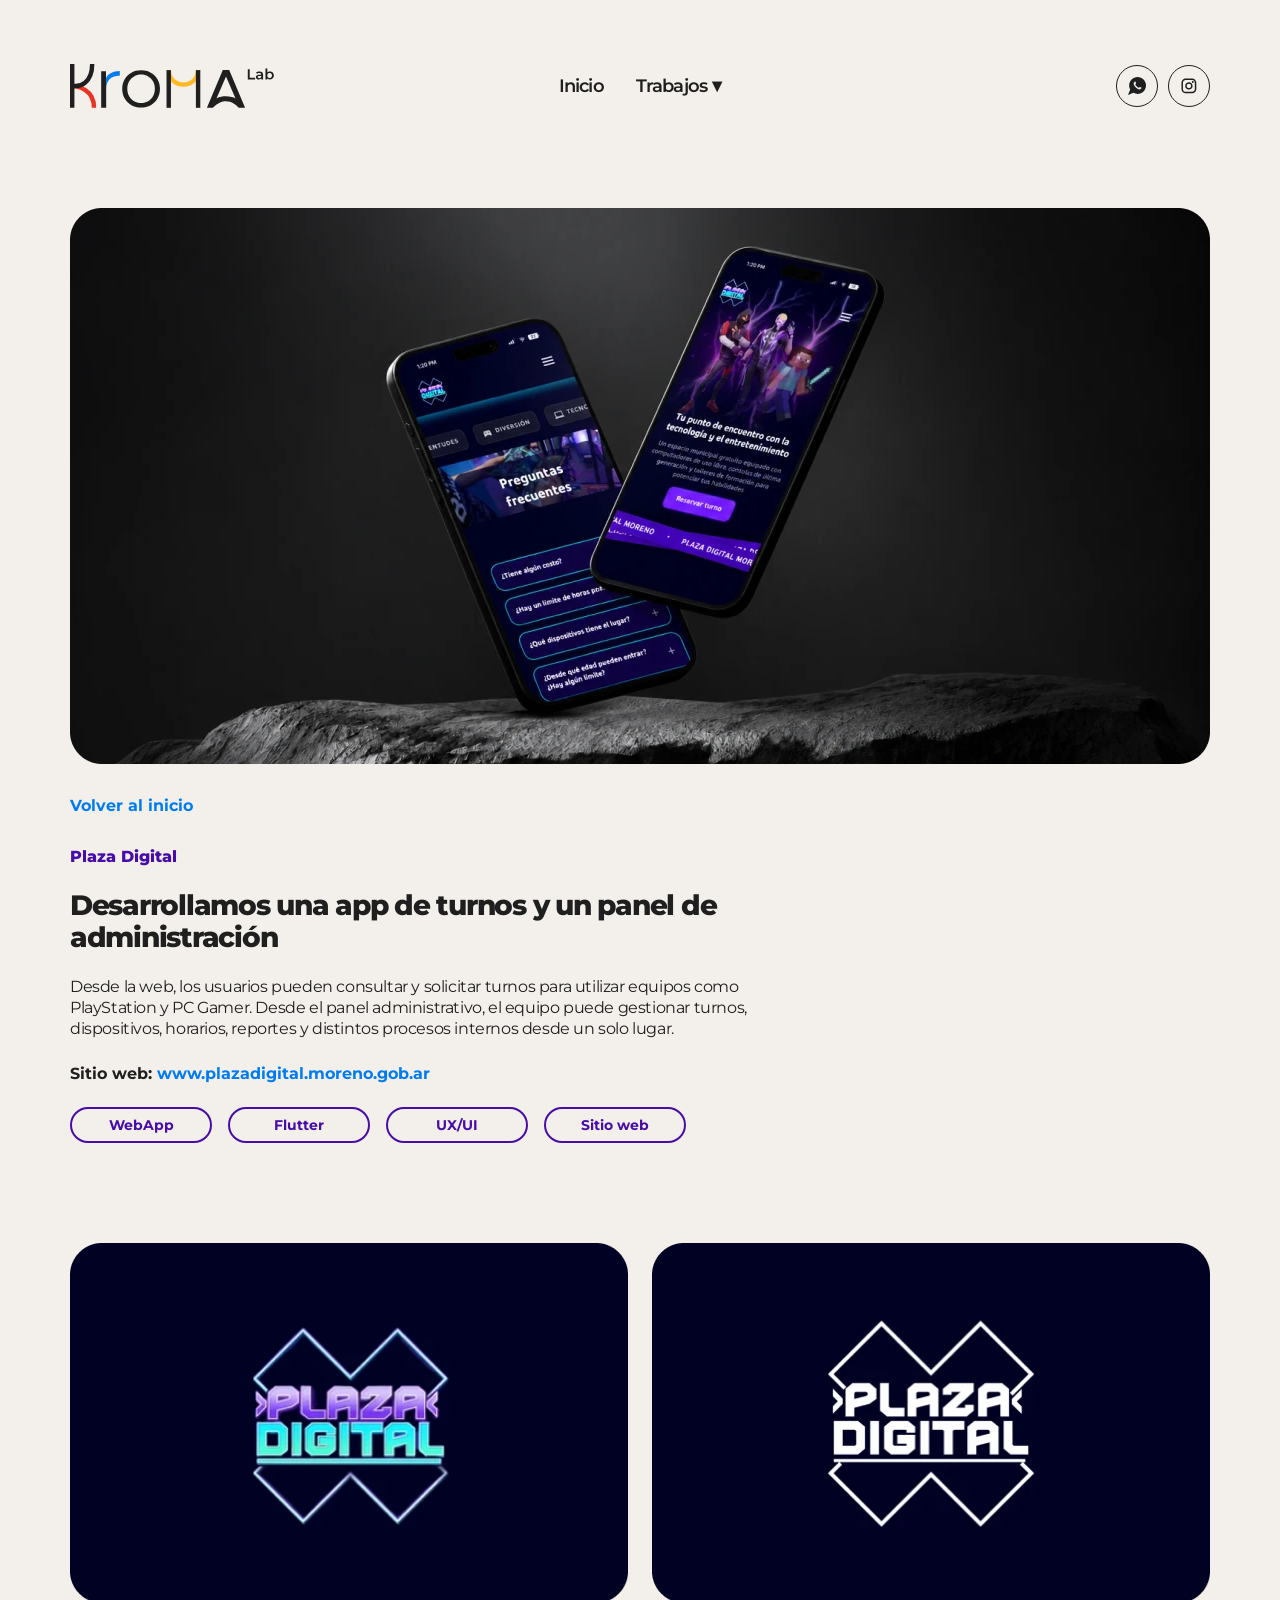
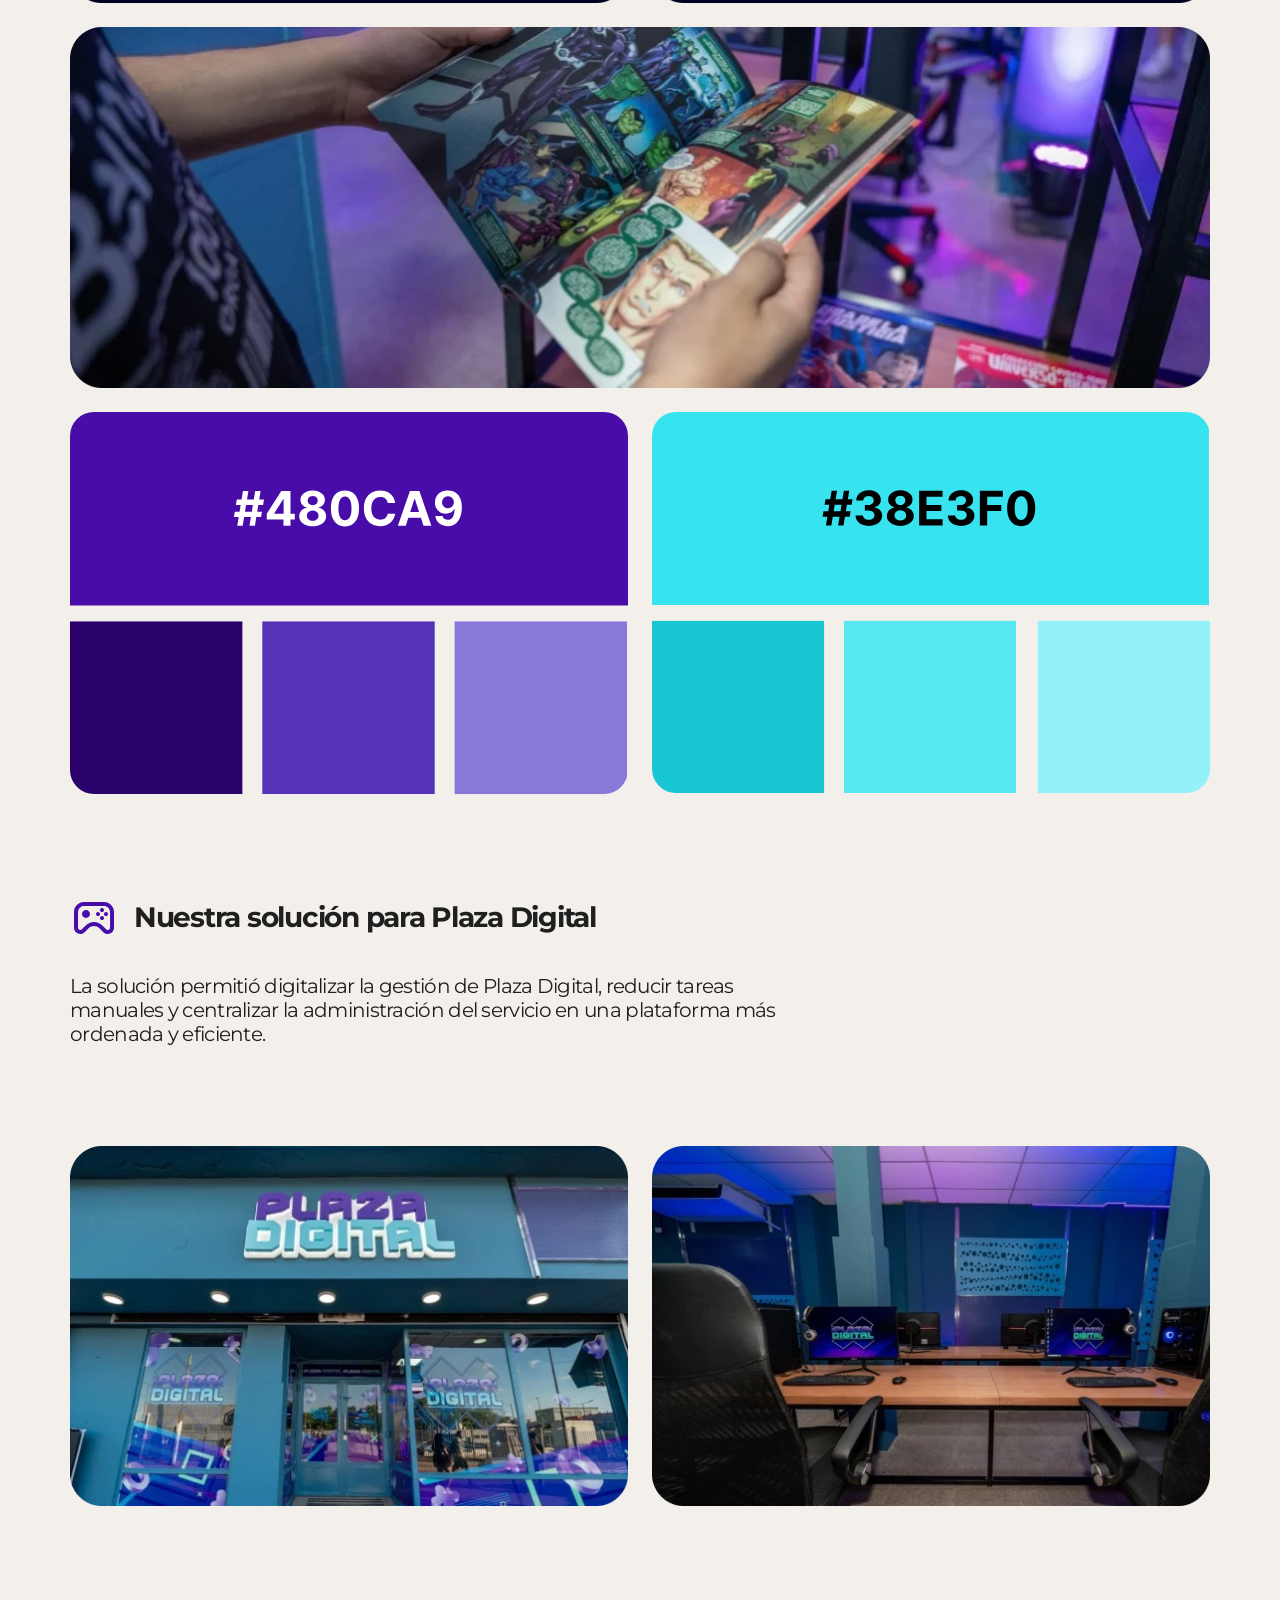
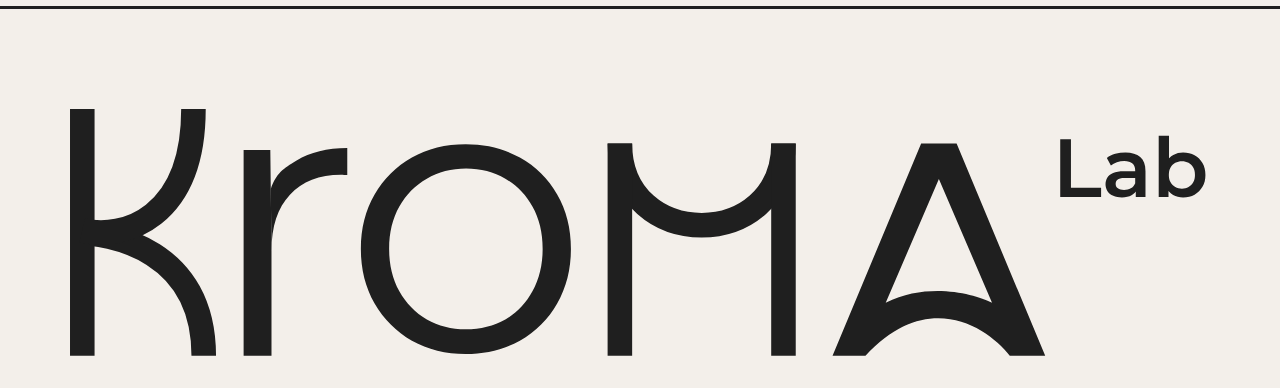
==== plazadigital/index.html @ 363c804f "Agregando seccion proyectos y nuevas secciones" ====
<!doctype html>
<html lang="es-AR">
  <head>
    <meta charset="UTF-8" />
    <meta name="viewport" content="width=device-width, initial-scale=1.0" />
    <meta name="description" content="Caso de estudio Plaza Digital: WebApp de turnos y panel de administración para gestionar equipos, horarios y operaciones." />
    <meta name="robots" content="index, follow" />
    <meta name="theme-color" content="#f3efea" />
    <meta property="og:locale" content="es_AR" />
    <meta property="og:type" content="website" />
    <meta property="og:title" content="Plaza Digital | WebApp de turnos y administración — Kroma Lab" />
    <meta property="og:description" content="Conocé cómo Kroma Lab diseñó una WebApp de turnos y un panel de gestión para Plaza Digital." />
    <title>Plaza Digital | WebApp de turnos y administración — Kroma Lab</title>
    <link rel="icon" href="../assets/logos/logo-letra-k.svg" type="image/svg+xml" />
    <link rel="preconnect" href="https://fonts.googleapis.com" />
    <link rel="preconnect" href="https://fonts.gstatic.com" crossorigin />
    <link href="https://fonts.googleapis.com/css2?family=Montserrat:wght@400;500;600;700;800&display=swap" rel="stylesheet" />
    <link rel="stylesheet" href="../css/plazadigital.css" />
    <link rel="stylesheet" href="../css/project-consistency.css" />
    <link rel="stylesheet" href="../css/project-navigation.css" />
    <script type="application/ld+json">
      {
        "@context": "https://schema.org",
        "@type": "CreativeWork",
        "name": "Plaza Digital: WebApp de turnos y administración",
        "description": "Caso de estudio de una plataforma para solicitar y gestionar turnos, equipos, horarios y operaciones internas.",
        "inLanguage": "es-AR",
        "creator": {
          "@type": "Organization",
          "name": "Kroma Lab"
        },
        "about": ["WebApp", "UX/UI", "Gestión de turnos", "Panel de administración"]
      }
    </script>
  </head>
  <body class="plaza-page">
    <header class="plaza-header plaza-layout">
      <a href="../" aria-label="Kroma Lab, volver al inicio">
        <img src="../assets/logos/logo-kroma-color.svg" alt="Kroma Lab" />
      </a>
      <nav class="site-navigation" aria-label="Navegación principal">
        <a class="site-navigation-home" href="../">Inicio</a>
        <div class="projects-menu" data-project-menu>
          <button class="projects-menu-trigger" type="button" aria-expanded="false" aria-controls="projects-menu-plaza">
            Trabajos <span aria-hidden="true">▾</span>
          </button>
          <div class="projects-menu-panel" id="projects-menu-plaza" aria-hidden="true">
            <strong>Trabajos realizados</strong>
            <a class="projects-menu-option" href="../qeiax/"><span>Qeiax</span><small>App y administración</small></a>
            <a class="projects-menu-option" href="../plazadigital/" aria-current="page"><span>Plaza Digital</span><small>Turnos y panel de gestión</small></a>
          </div>
        </div>
      </nav>
      <nav class="header-social-links" aria-label="Redes sociales">
        <a href="https://wa.me/5491172370403" target="_blank" rel="noreferrer" aria-label="WhatsApp"><img src="../assets/icono-redes-sociales/whatsapp.svg" alt="" /></a>
        <a href="https://www.instagram.com/kromalab.arg/" target="_blank" rel="noreferrer" aria-label="Instagram"><img src="../assets/icono-redes-sociales/instagram.svg" alt="" /></a>
      </nav>
    </header>

    <main>
      <section class="plaza-layout plaza-intro" aria-labelledby="plaza-title">
        <img class="plaza-hero scroll-reveal scroll-reveal-scale" src="../assets/proyectos/plazadigital/portada.webp" alt="Dos teléfonos mostrando la aplicación de Plaza Digital" />

        <div class="plaza-summary scroll-reveal" style="--reveal-delay: 100ms">
          <a class="plaza-back" href="../">Volver al inicio</a>
          <p class="plaza-client">Plaza Digital</p>
          <h1 id="plaza-title">Desarrollamos una app de turnos y un panel de administración</h1>
          <p class="plaza-description">Desde la web, los usuarios pueden consultar y solicitar turnos para utilizar equipos como PlayStation y PC Gamer. Desde el panel administrativo, el equipo puede gestionar turnos, dispositivos, horarios, reportes y distintos procesos internos desde un solo lugar.</p>
          <p class="plaza-site">Sitio web: <a href="https://www.plazadigital.moreno.gob.ar" target="_blank" rel="noreferrer">www.plazadigital.moreno.gob.ar</a></p>
          <ul class="plaza-tags" aria-label="Servicios realizados">
            <li>WebApp</li>
            <li>Flutter</li>
            <li>UX/UI</li>
            <li>Sitio web</li>
          </ul>
        </div>

        <div class="plaza-gallery" aria-label="Identidad y experiencia de Plaza Digital">
          <img class="scroll-reveal scroll-reveal-scale" src="../assets/proyectos/plazadigital/card-logo.webp" alt="Versión a color del logo Plaza Digital" />
          <img class="scroll-reveal scroll-reveal-scale" style="--reveal-delay: 100ms" src="../assets/proyectos/plazadigital/card-logoblanco.webp" alt="Versión blanca del logo Plaza Digital" />
          <img class="plaza-gallery-wide scroll-reveal scroll-reveal-scale" style="--reveal-delay: 160ms" src="../assets/proyectos/plazadigital/card-local.webp" alt="Espacio y cultura de Plaza Digital" />
          <img class="scroll-reveal scroll-reveal-scale" style="--reveal-delay: 220ms" src="../assets/proyectos/plazadigital/card-colorvioleta.svg" alt="Paleta violeta de Plaza Digital" />
          <img class="scroll-reveal scroll-reveal-scale" style="--reveal-delay: 280ms" src="../assets/proyectos/plazadigital/card-colorceleste.svg" alt="Paleta celeste de Plaza Digital" />
        </div>
      </section>

      <section class="plaza-layout plaza-solution" aria-labelledby="plaza-solution-title">
        <h2 id="plaza-solution-title" class="scroll-reveal"><img src="../assets/proyectos/plazadigital/icono-play.svg" alt="" />Nuestra solución para Plaza Digital</h2>
        <p class="scroll-reveal" style="--reveal-delay: 100ms">La solución permitió digitalizar la gestión de Plaza Digital, reducir tareas manuales y centralizar la administración del servicio en una plataforma más ordenada y eficiente.</p>
        <div class="plaza-space-gallery">
          <img class="scroll-reveal scroll-reveal-scale" src="../assets/proyectos/plazadigital/card-fachada.webp" alt="Fachada de Plaza Digital" />
          <img class="scroll-reveal scroll-reveal-scale" style="--reveal-delay: 100ms" src="../assets/proyectos/plazadigital/card-fachada-interior.webp" alt="Interior de Plaza Digital" />
        </div>
      </section>
    </main>

    <footer class="plaza-footer">
      <div class="plaza-layout">
        <img src="../assets/seccion3/logo-kroma-negro.svg" alt="Kroma Lab" />
      </div>
    </footer>
    <script src="../js/script.js"></script>
  </body>
</html>
---- css/plazadigital.css ----
:root {
  --plaza-cream: #f3efea;
  --plaza-ink: #1f1f1f;
  --plaza-purple: #480ca9;
  --plaza-blue: #007cf3;
  --plaza-layout: 1140px;
  --space-16: 16px;
  --space-24: 24px;
  --space-32: 32px;
  --space-100: 100px;
}

* { box-sizing: border-box; }
html { scroll-behavior: smooth; }
body.plaza-page { margin: 0; overflow-x: hidden; background: var(--plaza-cream); color: var(--plaza-ink); font-family: "Montserrat", Arial, sans-serif; }

.plaza-layout { width: min(var(--plaza-layout), calc(100% - 48px)); margin-inline: auto; }
.plaza-header { display: grid; grid-template-columns: 1fr auto 1fr; align-items: flex-start; padding-top: clamp(2.25rem, 7.1vh, 5.5rem); }
.plaza-header a { display: inline-block; }.plaza-header img { display: block; width: 205px; height: auto; }
.plaza-intro { padding-top: var(--space-100); }
.plaza-hero { display: block; width: 100%; border-radius: 24px; }

.plaza-summary { max-width: 760px; margin-top: var(--space-32); }
.plaza-back { color: var(--plaza-blue); font-size: 16px; font-weight: 700; text-decoration: none; }
.plaza-back:hover, .plaza-back:focus-visible { text-decoration: underline; }
.plaza-client { margin: var(--space-32) 0 var(--space-24); color: var(--plaza-purple); font-size: 17px; font-weight: 800; }
.plaza-summary h1 { max-width: 770px; margin: 0; font-size: 28px; font-weight: 800; line-height: 1.12; letter-spacing: -.045em; }
.plaza-description { max-width: 720px; margin: var(--space-24) 0 0; font-size: 15px; line-height: 1.3; letter-spacing: -.025em; }
.plaza-site { margin: var(--space-24) 0 0; font-size: 15px; font-weight: 700; }.plaza-site a { color: var(--plaza-blue); text-decoration: none; }.plaza-site a:hover, .plaza-site a:focus-visible { text-decoration: underline; }
.plaza-tags { display: flex; flex-wrap: wrap; gap: var(--space-16); margin: var(--space-24) 0 0; padding: 0; list-style: none; }
.plaza-tags li { min-width: 142px; padding: 8px 19px; border: 2px solid var(--plaza-purple); border-radius: 999px; color: var(--plaza-purple); font-size: 14px; font-weight: 700; line-height: 1; text-align: center; }

.plaza-gallery { display: grid; grid-template-columns: repeat(2, minmax(0, 1fr)); gap: var(--space-24); margin-top: var(--space-100); }
.plaza-gallery img, .plaza-space-gallery img { display: block; width: 100%; height: auto; border-radius: 24px; }.plaza-gallery-wide { grid-column: 1 / -1; }

.plaza-solution { padding: var(--space-100) 0; }
.plaza-solution h2 { display: flex; align-items: center; gap: var(--space-16); margin: 0; font-size: 27px; line-height: 1.12; letter-spacing: -.045em; }.plaza-solution h2 img { width: 48px; height: 48px; }
.plaza-solution > p { max-width: 710px; margin: var(--space-32) 0 0; font-size: 25px; line-height: 1.12; letter-spacing: -.05em; }
.plaza-space-gallery { display: grid; grid-template-columns: repeat(2, minmax(0, 1fr)); gap: var(--space-24); margin-top: var(--space-100); }

.plaza-footer { border-top: 3px solid var(--plaza-ink); padding: var(--space-100) 0 var(--space-32); }.plaza-footer img { display: block; width: 100%; height: auto; }

@media (max-width: 760px) {
  .plaza-layout { width: min(var(--plaza-layout), calc(100% - 32px)); }
  .plaza-header { padding-top: 1.5rem; }.plaza-header img { width: 138px; }
  .plaza-intro { padding-top: var(--space-32); }.plaza-hero { border-radius: 14px; }
  .plaza-summary { margin-top: var(--space-24); }.plaza-back, .plaza-client { font-size: 14px; }.plaza-client { margin: var(--space-24) 0 var(--space-16); }
  .plaza-summary h1 { font-size: 23px; }.plaza-description, .plaza-site { font-size: 14px; }
  .plaza-tags { gap: 8px; }.plaza-tags li { min-width: auto; padding: 8px 13px; font-size: 12px; }
  .plaza-gallery { grid-template-columns: 1fr; gap: var(--space-16); margin-top: var(--space-32); }.plaza-gallery-wide { grid-column: auto; }.plaza-gallery img, .plaza-space-gallery img { border-radius: 16px; }
  .plaza-solution { padding: var(--space-100) 0; }.plaza-solution h2 { align-items: flex-start; font-size: 23px; }.plaza-solution h2 img { width: 36px; height: 36px; }.plaza-solution > p { margin-top: var(--space-32); font-size: 21px; }
  .plaza-space-gallery { grid-template-columns: 1fr; gap: var(--space-16); margin-top: var(--space-32); }
  .plaza-footer { padding: var(--space-100) 0 var(--space-32); }
}
---- css/project-consistency.css ----
:root {
  --project-label-size: 16px;
  --project-title-size: 28px;
  --project-body-size: 16px;
  --project-lead-size: 20px;
  --project-tag-size: 14px;
  --project-tag-height: 36px;
}

.scroll-reveal {
  transition: opacity .8s cubic-bezier(.19, 1, .22, 1) var(--reveal-delay, 0ms), transform .8s cubic-bezier(.19, 1, .22, 1) var(--reveal-delay, 0ms);
}

.motion-ready .scroll-reveal { opacity: 0; transform: translate3d(0, 32px, 0); }
.motion-ready .scroll-reveal.scroll-reveal-scale { transform: translate3d(0, 32px, 0) scale(.97); }
.motion-ready .scroll-reveal.is-visible { opacity: 1; transform: translate3d(0, 0, 0); }

.back-link,
.plaza-back { font-size: var(--project-label-size); }

.project-client,
.plaza-client { font-size: var(--project-label-size); }

.section-eyebrow { font-size: var(--project-label-size); }

.project-summary h1,
.plaza-summary h1 {
  font-size: var(--project-title-size);
  line-height: 1.12;
  letter-spacing: -.045em;
}

.project-description,
.project-site,
.plaza-description,
.plaza-site { font-size: var(--project-body-size); }

.project-tags li,
.plaza-tags li {
  display: grid;
  min-height: var(--project-tag-height);
  place-items: center;
  padding: 8px 19px;
  font-size: var(--project-tag-size);
}

.solution-section h2,
.plaza-solution h2,
.brand-section h2 {
  font-size: var(--project-title-size);
  line-height: 1.12;
  letter-spacing: -.045em;
}

.solution-copy,
.plaza-solution > p {
  font-size: var(--project-lead-size);
  line-height: 1.2;
  letter-spacing: -.035em;
}

@media (max-width: 760px) {
  :root {
    --project-label-size: 14px;
    --project-title-size: 23px;
    --project-body-size: 14px;
    --project-lead-size: 18px;
    --project-tag-size: 12px;
    --project-tag-height: 32px;
  }

  .project-tags li,
  .plaza-tags li { padding: 8px 13px; }
}

@media (prefers-reduced-motion: reduce) {
  .scroll-reveal { transition: none !important; }
  .motion-ready .scroll-reveal,
  .motion-ready .scroll-reveal.scroll-reveal-scale { opacity: 1; transform: none; }
}
---- css/project-navigation.css ----
.site-navigation {
  display: flex;
  align-items: center;
  align-self: center;
  justify-self: center;
  gap: 32px;
}

.site-navigation-home,
.projects-menu-trigger {
  color: #1f1f1f;
  font: 600 18px/1 "Montserrat", Arial, sans-serif;
  letter-spacing: -.045em;
  text-decoration: none;
}

.site-navigation-home:hover,
.site-navigation-home:focus-visible { text-decoration: underline; text-underline-offset: 5px; }

.header-social-links {
  display: flex;
  align-items: center;
  align-self: center;
  gap: 10px;
  justify-self: end;
}

.header-social-links a {
  display: grid;
  width: 42px;
  height: 42px;
  place-items: center;
  border: 1.5px solid currentColor;
  border-radius: 50%;
  color: #1f1f1f;
  transition: background-color 180ms ease, color 180ms ease, transform 180ms ease;
}

.header-social-links a:hover,
.header-social-links a:focus-visible {
  background: #1f1f1f;
  color: #f3efea;
  transform: translateY(-2px);
}

.header-social-links img {
  display: block;
  width: 18px;
  height: 18px;
}

.projects-menu { position: relative; }

.projects-menu-trigger {
  display: inline-flex;
  align-items: center;
  gap: 5px;
  padding: 0;
  border: 0;
  background: transparent;
  cursor: pointer;
  transition: opacity 180ms ease;
}

.projects-menu-trigger:hover,
.projects-menu-trigger:focus-visible,
.projects-menu.is-open .projects-menu-trigger { opacity: .62; }

.projects-menu-trigger:hover { opacity: .62; }
.projects-menu-trigger span { font-size: 1.08em; line-height: 1; transition: transform 180ms ease; }
.projects-menu.is-open .projects-menu-trigger span { transform: rotate(180deg); }

.projects-menu-panel {
  position: absolute;
  z-index: 20;
  top: calc(100% + 16px);
  right: 0;
  width: 274px;
  padding: 16px;
  border: 1.5px solid #1f1f1f;
  border-radius: 20px;
  background: #f3efea;
  box-shadow: 5px 5px 0 #1f1f1f;
  opacity: 0;
  pointer-events: none;
  transform: translateY(-8px) scale(.98);
  transition: opacity 180ms ease, transform 180ms ease;
}

.site-navigation .projects-menu-panel { right: 50%; transform: translate(50%, -8px) scale(.98); }

.projects-menu.is-open .projects-menu-panel {
  opacity: 1;
  pointer-events: auto;
  transform: translate(50%, 0) scale(1);
}

.projects-menu-panel > strong {
  display: block;
  margin: 0 0 10px;
  font-size: 12px;
  letter-spacing: .06em;
  text-transform: uppercase;
}

.projects-menu-option {
  display: block;
  padding: 12px;
  border-radius: 12px;
  color: #1f1f1f;
  text-decoration: none;
  transition: background-color 180ms ease, color 180ms ease;
}

.projects-menu-option + .projects-menu-option { margin-top: 4px; }
.projects-menu-option:hover,
.projects-menu-option:focus-visible,
.projects-menu-option[aria-current="page"] { background: #1f1f1f; color: #f3efea; }
.projects-menu-option span,
.projects-menu-option small { display: block; }
.projects-menu-option span { font-size: 15px; font-weight: 800; }
.projects-menu-option small { margin-top: 4px; font-size: 11px; font-weight: 600; }

@media (max-width: 760px) {
  .site-navigation { gap: 16px; }
  .site-navigation-home, .projects-menu-trigger { font-size: 13px; }
  .header-social-links { gap: 8px; }
  .header-social-links a { width: 36px; height: 36px; }
  .header-social-links img { width: 16px; height: 16px; }
  .projects-menu-trigger { gap: 4px; }
  .projects-menu-panel { top: calc(100% + 12px); width: min(274px, calc(100vw - 32px)); }
}
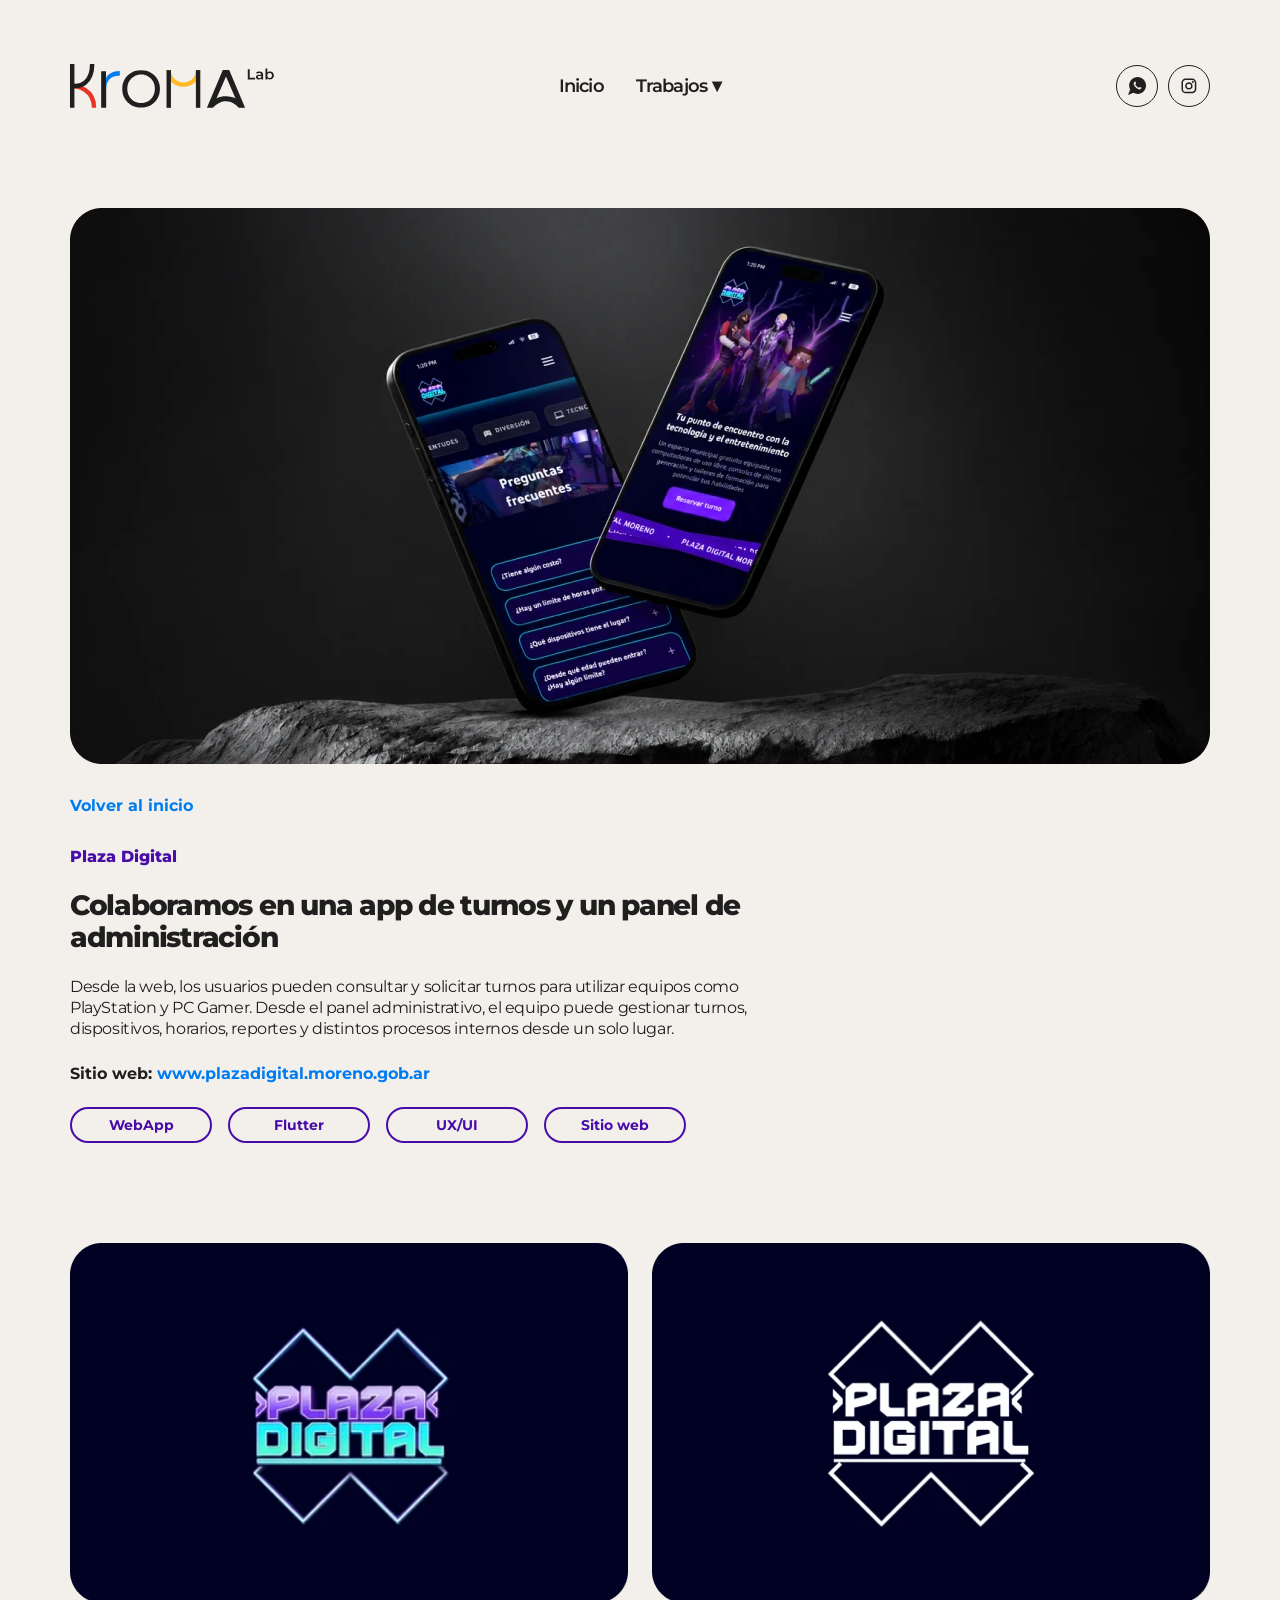
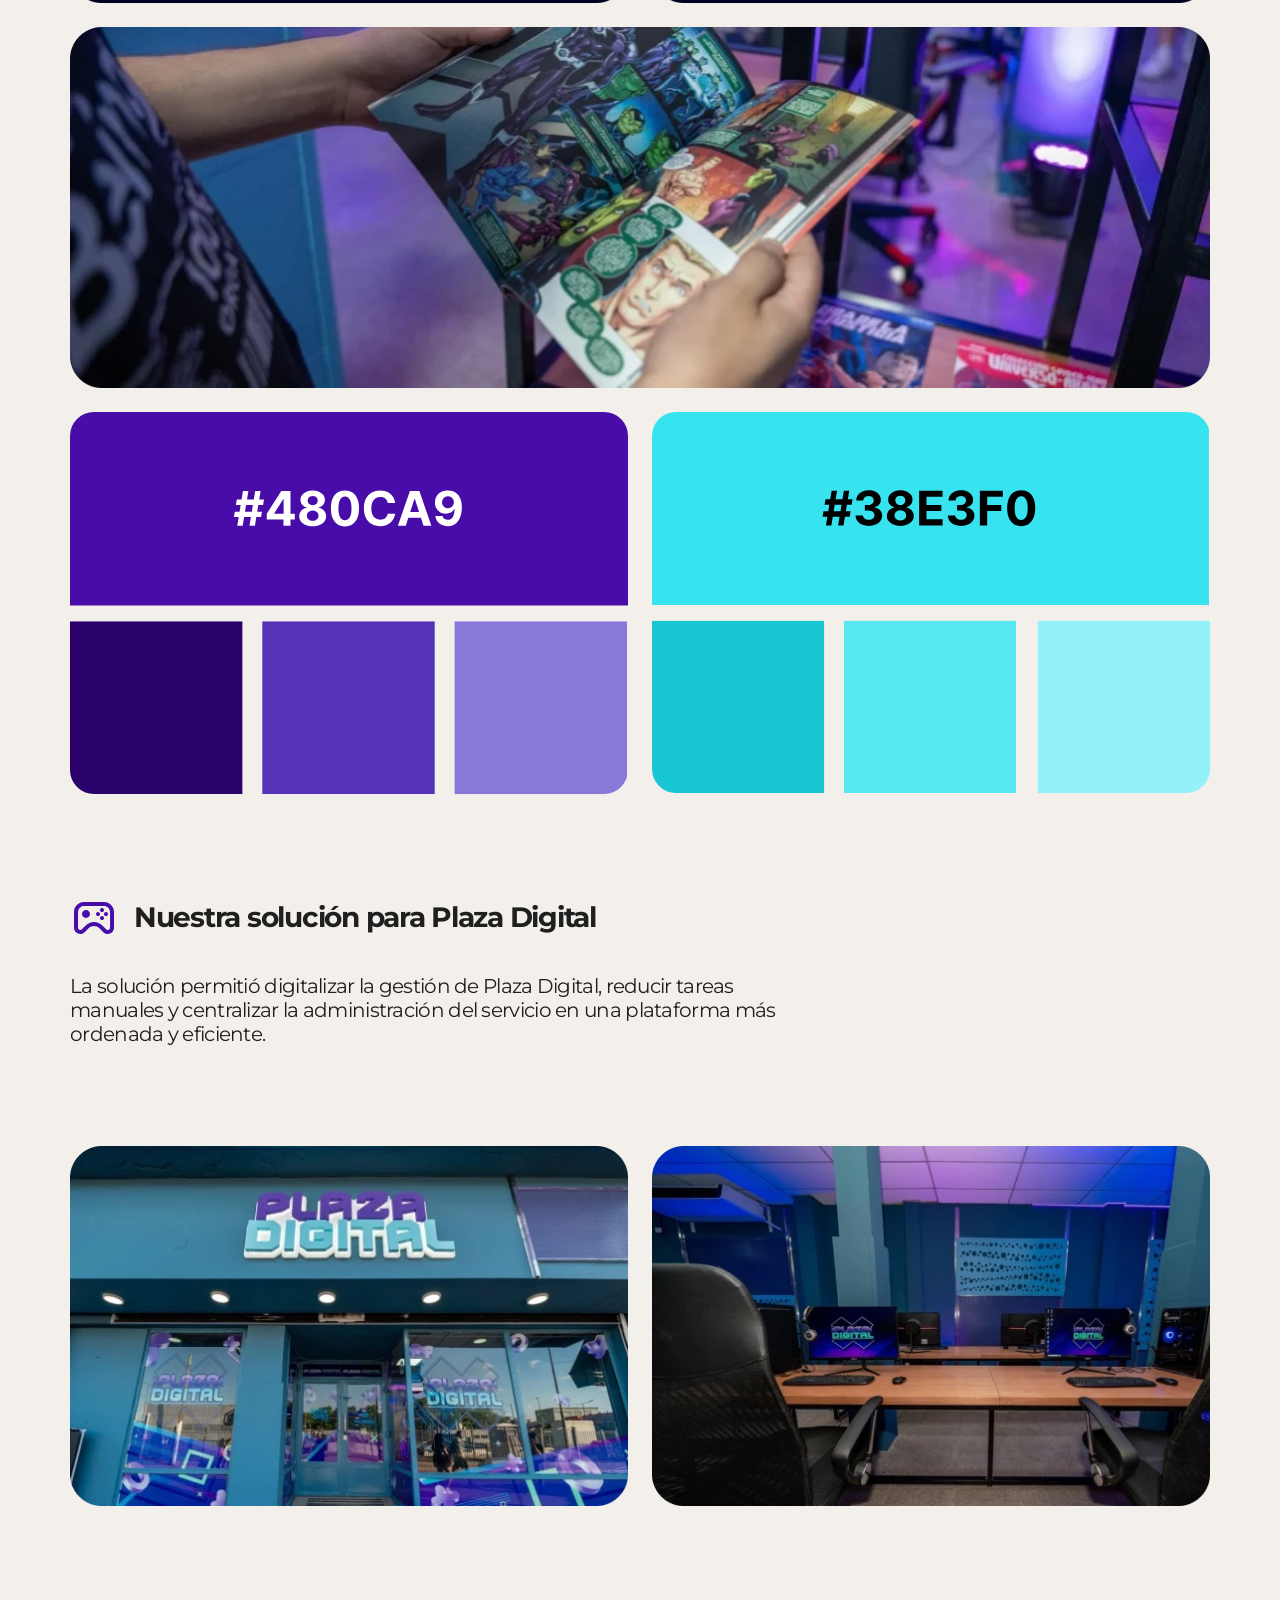
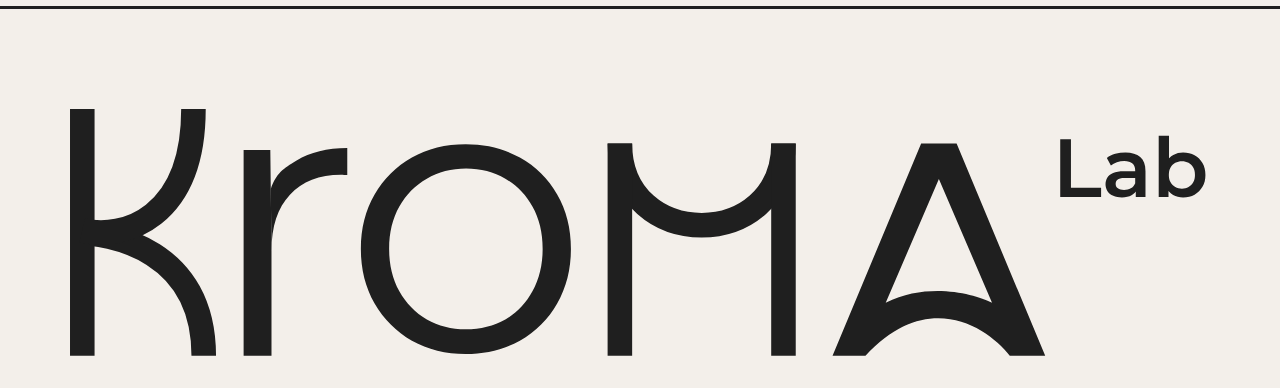
==== commit 4efd682f: "Modificando texto de plaza digital" ====
--- a/plazadigital/index.html
+++ b/plazadigital/index.html
@@ -38,7 +38,7 @@
       <a href="../" aria-label="Kroma Lab, volver al inicio">
         <img src="../assets/logos/logo-kroma-color.svg" alt="Kroma Lab" />
       </a>
-      <nav class="site-navigation" aria-label="Navegación principal">
+      <nav class="site-navigation" id="site-navigation-plaza" aria-label="Navegación principal">
         <a class="site-navigation-home" href="../">Inicio</a>
         <div class="projects-menu" data-project-menu>
           <button class="projects-menu-trigger" type="button" aria-expanded="false" aria-controls="projects-menu-plaza">
@@ -51,6 +51,9 @@
           </div>
         </div>
       </nav>
+      <button class="mobile-menu-toggle" type="button" data-mobile-menu-toggle aria-controls="site-navigation-plaza" aria-expanded="false" aria-label="Abrir menú">
+        <span></span><span></span><span></span>
+      </button>
       <nav class="header-social-links" aria-label="Redes sociales">
         <a href="https://wa.me/5491172370403" target="_blank" rel="noreferrer" aria-label="WhatsApp"><img src="../assets/icono-redes-sociales/whatsapp.svg" alt="" /></a>
         <a href="https://www.instagram.com/kromalab.arg/" target="_blank" rel="noreferrer" aria-label="Instagram"><img src="../assets/icono-redes-sociales/instagram.svg" alt="" /></a>
@@ -64,7 +67,7 @@
         <div class="plaza-summary scroll-reveal" style="--reveal-delay: 100ms">
           <a class="plaza-back" href="../">Volver al inicio</a>
           <p class="plaza-client">Plaza Digital</p>
-          <h1 id="plaza-title">Desarrollamos una app de turnos y un panel de administración</h1>
+          <h1 id="plaza-title">Colaboramos en una app de turnos y un panel de administración</h1>
           <p class="plaza-description">Desde la web, los usuarios pueden consultar y solicitar turnos para utilizar equipos como PlayStation y PC Gamer. Desde el panel administrativo, el equipo puede gestionar turnos, dispositivos, horarios, reportes y distintos procesos internos desde un solo lugar.</p>
           <p class="plaza-site">Sitio web: <a href="https://www.plazadigital.moreno.gob.ar" target="_blank" rel="noreferrer">www.plazadigital.moreno.gob.ar</a></p>
           <ul class="plaza-tags" aria-label="Servicios realizados">
--- a/css/project-navigation.css
+++ b/css/project-navigation.css
@@ -4,6 +4,30 @@
   align-self: center;
   justify-self: center;
   gap: 32px;
+}
+
+.mobile-menu-toggle {
+  display: none;
+  width: 42px;
+  height: 42px;
+  padding: 0;
+  place-items: center;
+  align-content: center;
+  gap: 4px;
+  border: 1.5px solid #1f1f1f;
+  border-radius: 50%;
+  background: transparent;
+  color: #1f1f1f;
+  cursor: pointer;
+}
+
+.mobile-menu-toggle span {
+  display: block;
+  width: 17px;
+  height: 1.5px;
+  border-radius: 999px;
+  background: currentColor;
+  transition: transform 180ms ease, opacity 180ms ease;
 }
 
 .site-navigation-home,
@@ -67,7 +91,13 @@
 .projects-menu.is-open .projects-menu-trigger { opacity: .62; }
 
 .projects-menu-trigger:hover { opacity: .62; }
-.projects-menu-trigger span { font-size: 1.08em; line-height: 1; transition: transform 180ms ease; }
+.projects-menu-trigger span {
+  display: inline-block;
+  font-size: 1.08em;
+  line-height: 1;
+  transform-origin: 50% 50%;
+  transition: transform 180ms ease;
+}
 .projects-menu.is-open .projects-menu-trigger span { transform: rotate(180deg); }
 
 .projects-menu-panel {
@@ -122,11 +152,100 @@
 .projects-menu-option small { margin-top: 4px; font-size: 11px; font-weight: 600; }
 
 @media (max-width: 760px) {
-  .site-navigation { gap: 16px; }
-  .site-navigation-home, .projects-menu-trigger { font-size: 13px; }
+  /* La identidad y las redes conservan su propia fila; la navegación queda
+     completa debajo para que nunca compita por ancho en pantallas pequeñas. */
+  .site-header,
+  .project-header,
+  .plaza-header {
+    grid-template-columns: minmax(0, 1fr) auto auto;
+    grid-template-areas:
+      "brand social toggle"
+      "navigation navigation navigation";
+    align-items: center;
+    column-gap: 8px;
+    row-gap: 16px;
+  }
+
+  .site-header > .brand,
+  .project-header > a:first-child,
+  .plaza-header > a:first-child { grid-area: brand; }
+
+  .site-header > .site-navigation,
+  .project-header > .site-navigation,
+  .plaza-header > .site-navigation {
+    grid-area: navigation;
+    display: none;
+    width: 100%;
+    padding: 10px 0 2px;
+    border-top: 1px solid rgb(31 31 31 / 18%);
+    flex-direction: column;
+    align-items: flex-end;
+    text-align: right;
+    gap: 4px;
+  }
+
+  .site-header.is-mobile-menu-open > .site-navigation,
+  .project-header.is-mobile-menu-open > .site-navigation,
+  .plaza-header.is-mobile-menu-open > .site-navigation { display: flex; }
+
+  .site-header > .header-social-links,
+  .project-header > .header-social-links,
+  .plaza-header > .header-social-links { grid-area: social; }
+
+  .site-header > .mobile-menu-toggle,
+  .project-header > .mobile-menu-toggle,
+  .plaza-header > .mobile-menu-toggle { display: grid; grid-area: toggle; }
+
+  .site-navigation-home,
+  .projects-menu-trigger {
+    width: auto;
+    justify-content: flex-end;
+    padding: 12px 8px;
+    font-size: 14px;
+  }
   .header-social-links { gap: 8px; }
   .header-social-links a { width: 36px; height: 36px; }
+  .mobile-menu-toggle { width: 36px; height: 36px; }
   .header-social-links img { width: 16px; height: 16px; }
   .projects-menu-trigger { gap: 4px; }
-  .projects-menu-panel { top: calc(100% + 12px); width: min(274px, calc(100vw - 32px)); }
-}
+  .site-navigation .projects-menu-panel,
+  .site-navigation .projects-menu.is-open .projects-menu-panel {
+    position: static;
+    display: none;
+    top: auto;
+    right: auto;
+    left: auto;
+    width: 100%;
+    margin-top: 4px;
+    padding: 8px;
+    box-shadow: none;
+    transform: none !important;
+    text-align: left;
+  }
+
+  .site-navigation .projects-menu-panel > strong,
+  .site-navigation .projects-menu-option { text-align: left; }
+
+  .site-navigation .projects-menu.is-open .projects-menu-panel {
+    display: block;
+    opacity: 1;
+    pointer-events: auto;
+  }
+
+  .site-navigation .projects-menu.is-open .projects-menu-trigger span {
+    transform: rotate(180deg);
+  }
+
+  .is-mobile-menu-open .mobile-menu-toggle span:nth-child(1) { transform: translateY(5.5px) rotate(45deg); }
+  .is-mobile-menu-open .mobile-menu-toggle span:nth-child(2) { opacity: 0; }
+  .is-mobile-menu-open .mobile-menu-toggle span:nth-child(3) { transform: translateY(-5.5px) rotate(-45deg); }
+}
+
+@media (max-width: 360px) {
+  .site-header > .brand img,
+  .project-header > a:first-child img,
+  .plaza-header > a:first-child img { width: 122px; }
+
+  .header-social-links a { width: 34px; height: 34px; }
+  .mobile-menu-toggle { width: 34px; height: 34px; }
+}
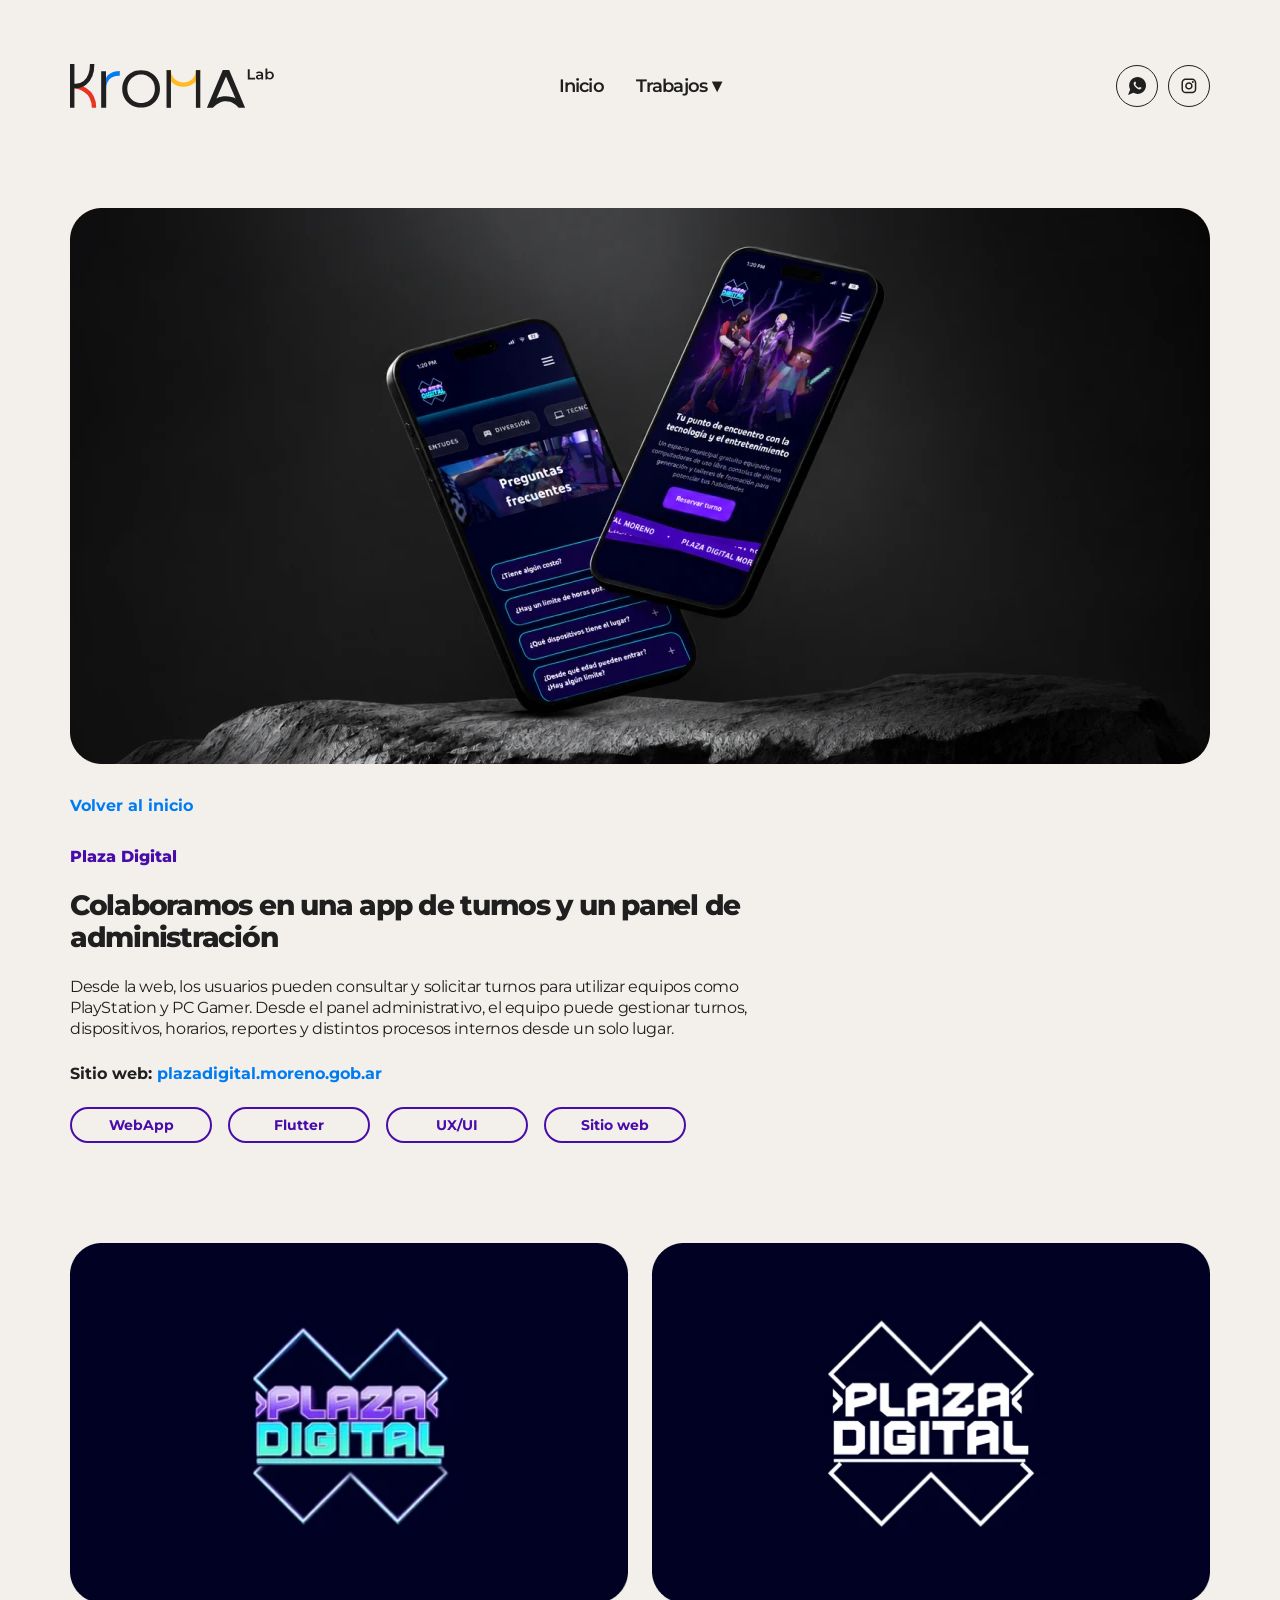
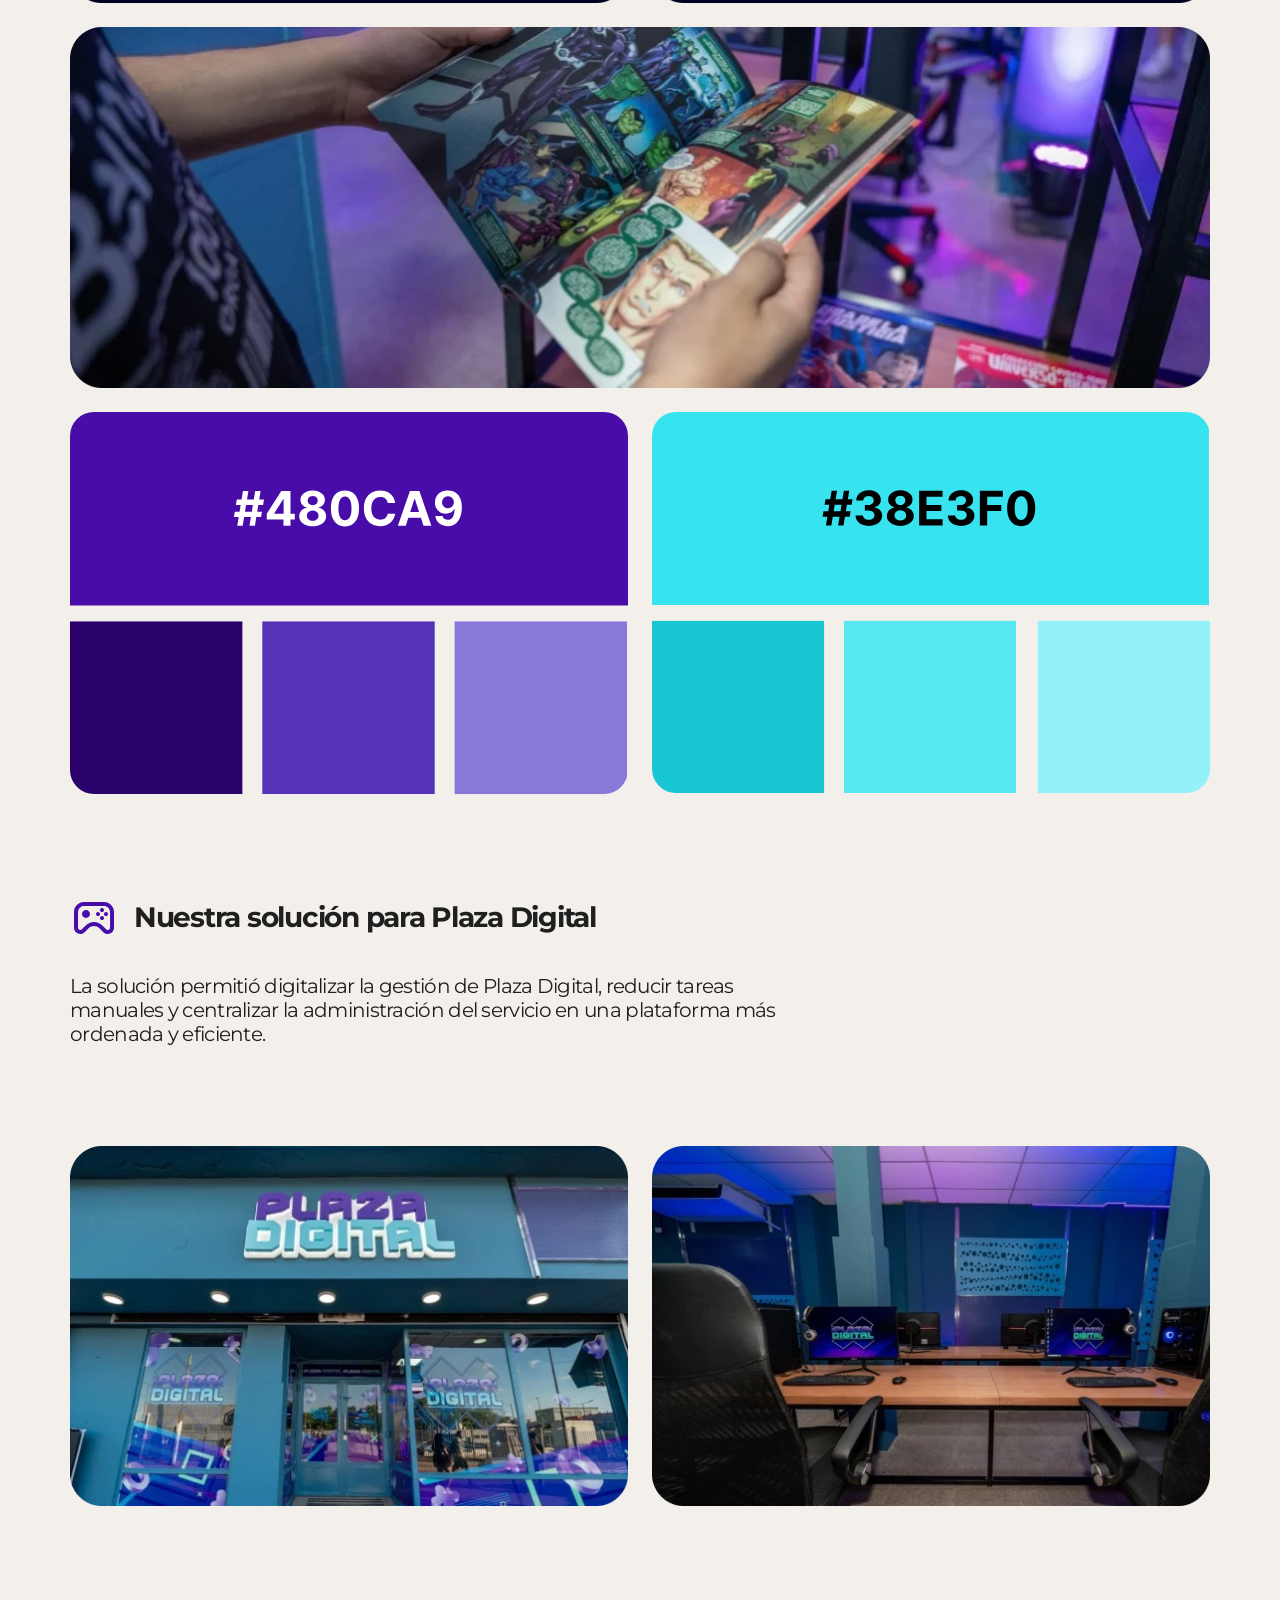
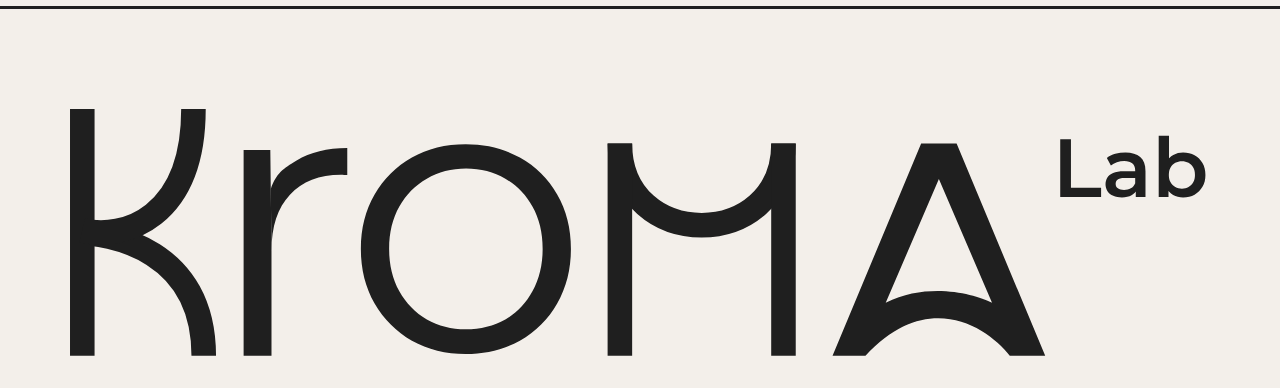
==== commit 82ccdf62: "Solucionando la url de plazadigital" ====
--- a/plazadigital/index.html
+++ b/plazadigital/index.html
@@ -69,7 +69,7 @@
           <p class="plaza-client">Plaza Digital</p>
           <h1 id="plaza-title">Colaboramos en una app de turnos y un panel de administración</h1>
           <p class="plaza-description">Desde la web, los usuarios pueden consultar y solicitar turnos para utilizar equipos como PlayStation y PC Gamer. Desde el panel administrativo, el equipo puede gestionar turnos, dispositivos, horarios, reportes y distintos procesos internos desde un solo lugar.</p>
-          <p class="plaza-site">Sitio web: <a href="https://www.plazadigital.moreno.gob.ar" target="_blank" rel="noreferrer">www.plazadigital.moreno.gob.ar</a></p>
+          <p class="plaza-site">Sitio web: <a href="https://plazadigital.moreno.gob.ar" target="_blank" rel="noreferrer">plazadigital.moreno.gob.ar</a></p>
           <ul class="plaza-tags" aria-label="Servicios realizados">
             <li>WebApp</li>
             <li>Flutter</li>
